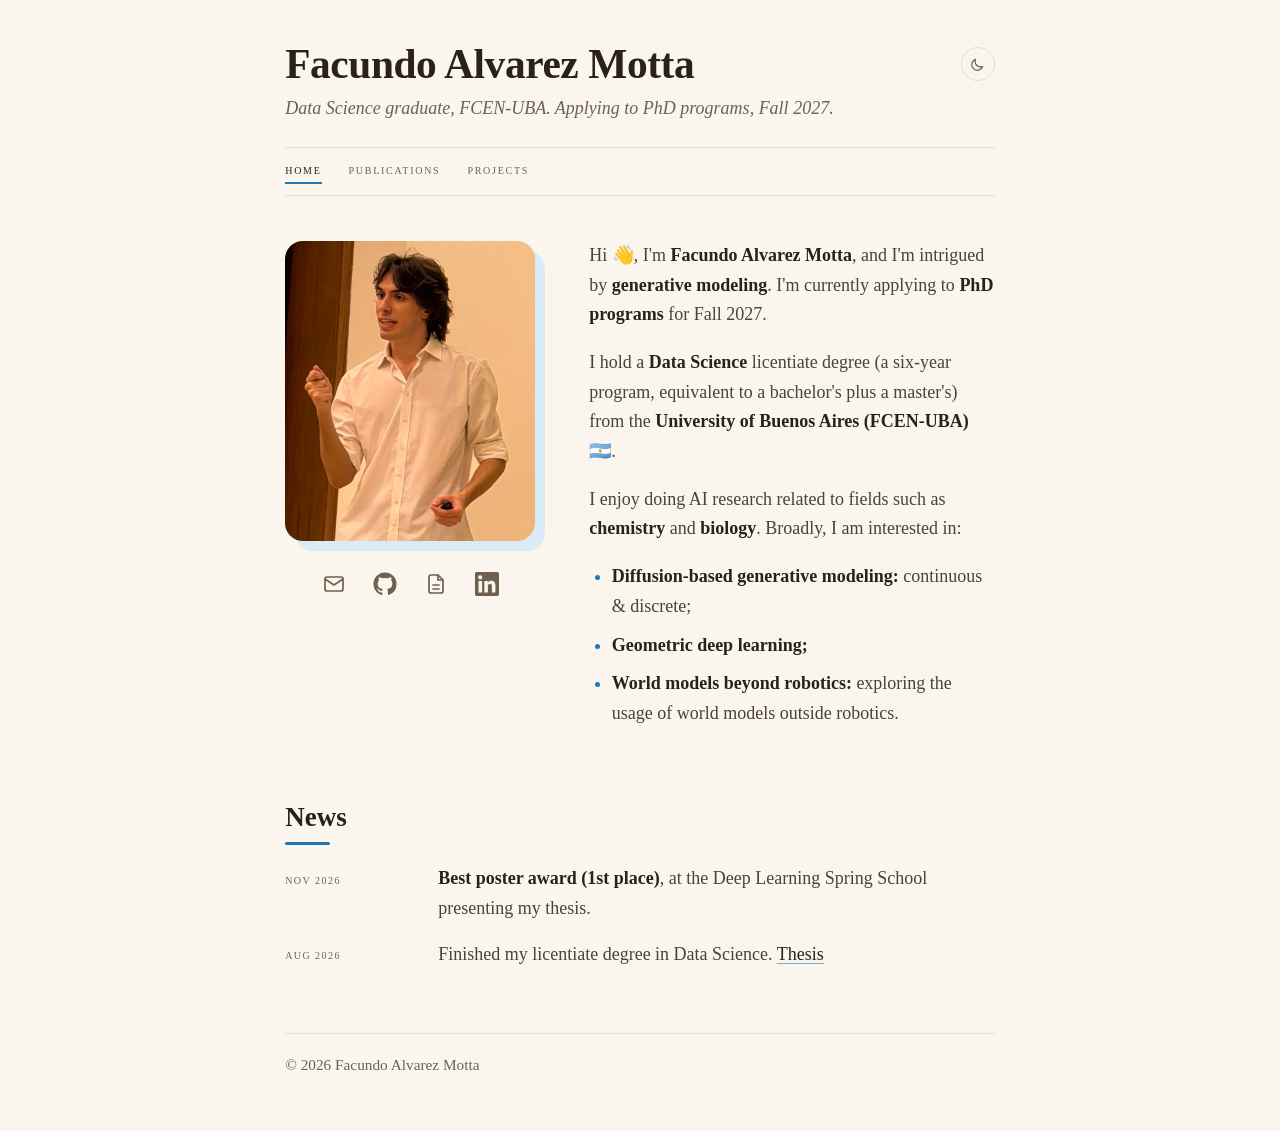
==== index.html @ 65b1f084 "Add personal academic website Home, Publications and Projects pages with a warm serif theme, light/d" ====
<!DOCTYPE html>
<html lang="en">
<head>
  <meta charset="utf-8">
  <meta name="viewport" content="width=device-width, initial-scale=1">
  <meta name="color-scheme" content="light dark">
  <title>Facundo Alvarez Motta</title>
  <meta name="description" content="Facundo Alvarez Motta: Data Science graduate from FCEN-UBA working on diffusion and generative models. Applying to PhD programs for Fall 2027.">

  <!-- Open Graph -->
  <meta property="og:type" content="website">
  <meta property="og:title" content="Facundo Alvarez Motta">
  <meta property="og:description" content="Data Science graduate (FCEN-UBA) working on diffusion and generative models.">
  <meta property="og:url" content="https://facumotta.github.io">
  <meta property="og:image" content="https://facumotta.github.io/assets/img/photo.jpg">

  <!-- Apply a saved theme choice before first paint to avoid a flash -->
  <script>
    (function () {
      try {
        var savedTheme = localStorage.getItem("theme");
        if (savedTheme === "light" || savedTheme === "dark") {
          document.documentElement.dataset.theme = savedTheme;
        }
      } catch (error) {
        // Storage blocked: fall back to the system theme
      }
    })();
  </script>

  <link rel="stylesheet" href="assets/css/style.css">
  <script defer src="assets/js/main.js"></script>
</head>
<body>
  <div class="page">
    <header>
      <div class="header-row">
        <h1 class="site-title"><a href="index.html">Facundo Alvarez Motta</a></h1>
        <button type="button" class="theme-toggle" id="theme-toggle" aria-label="Switch to dark theme" title="Switch theme">
          <svg class="icon-moon" viewBox="0 0 20 20" fill="none" stroke="currentColor" stroke-width="1.5" stroke-linejoin="round" aria-hidden="true"><path d="M16.2 12.4A6.7 6.7 0 017.6 3.8a6.7 6.7 0 108.6 8.6z"/></svg>
          <svg class="icon-sun" viewBox="0 0 20 20" fill="none" stroke="currentColor" stroke-width="1.5" stroke-linecap="round" aria-hidden="true"><circle cx="10" cy="10" r="3.4"/><path d="M10 1.8v2m0 12.4v2M1.8 10h2m12.4 0h2M4.2 4.2l1.4 1.4m8.8 8.8 1.4 1.4m-11.6 0 1.4-1.4m8.8-8.8 1.4-1.4"/></svg>
        </button>
      </div>
      <p class="tagline">Data Science graduate, FCEN-UBA. Applying to PhD programs, Fall 2027.</p>
      <nav class="site-nav" aria-label="Sections">
        <a href="index.html" aria-current="page">Home</a>
        <a href="publications.html">Publications</a>
        <a href="projects.html">Projects</a>
      </nav>
    </header>

    <main id="top">
      <div class="home-grid">
        <div class="home-portrait">
          <div class="photo-frame">
            <img src="assets/img/photo.jpg" width="1400" height="1680"
                 alt="Portrait of Facundo Alvarez Motta giving a talk">
          </div>
          <div class="home-social">
            <a href="https://forms.gle/Z3ZrX4k9ydGMcUhd7" aria-label="Contact form" title="Contact form">
              <svg viewBox="0 0 24 24" fill="none" stroke="currentColor" stroke-width="1.7" stroke-linecap="round" stroke-linejoin="round" aria-hidden="true"><rect x="3" y="5" width="18" height="14" rx="2"/><path d="M3 7l9 6 9-6"/></svg>
            </a>
            <a href="https://github.com/facumotta" aria-label="GitHub" title="GitHub">
              <svg viewBox="0 0 24 24" fill="currentColor" aria-hidden="true"><path d="M12 .5A11.5 11.5 0 0 0 .5 12c0 5.08 3.29 9.39 7.86 10.91.58.1.79-.25.79-.56v-2c-3.2.7-3.87-1.54-3.87-1.54-.52-1.33-1.28-1.69-1.28-1.69-1.04-.71.08-.7.08-.7 1.15.08 1.76 1.18 1.76 1.18 1.03 1.76 2.69 1.25 3.35.96.1-.75.4-1.25.73-1.54-2.55-.29-5.24-1.28-5.24-5.69 0-1.26.45-2.28 1.18-3.09-.12-.29-.51-1.46.11-3.05 0 0 .97-.31 3.17 1.18a11 11 0 0 1 5.77 0c2.2-1.49 3.17-1.18 3.17-1.18.63 1.59.23 2.76.11 3.05.74.81 1.18 1.83 1.18 3.09 0 4.42-2.69 5.39-5.25 5.68.41.36.78 1.06.78 2.14v3.17c0 .31.21.67.8.56A11.5 11.5 0 0 0 23.5 12 11.5 11.5 0 0 0 12 .5z"/></svg>
            </a>
            <a href="CV.pdf" target="_blank" rel="noopener" aria-label="CV" title="CV">
              <svg viewBox="0 0 24 24" fill="none" stroke="currentColor" stroke-width="1.7" stroke-linecap="round" stroke-linejoin="round" aria-hidden="true"><path d="M14 3H7a2 2 0 0 0-2 2v14a2 2 0 0 0 2 2h10a2 2 0 0 0 2-2V8z"/><path d="M14 3v5h5"/><path d="M9 13h6M9 17h6"/></svg>
            </a>
            <a href="https://www.linkedin.com/in/facundo-alvarez-motta/" aria-label="LinkedIn" title="LinkedIn">
              <svg viewBox="0 0 24 24" fill="currentColor" aria-hidden="true"><path d="M20.45 20.45h-3.56v-5.57c0-1.33-.03-3.04-1.85-3.04-1.86 0-2.14 1.45-2.14 2.94v5.67H9.34V9h3.41v1.56h.05c.48-.9 1.64-1.85 3.37-1.85 3.6 0 4.27 2.37 4.27 5.46v6.28zM5.34 7.43a2.07 2.07 0 1 1 0-4.13 2.07 2.07 0 0 1 0 4.13zM7.12 20.45H3.56V9h3.56v11.45zM22.22 0H1.77C.79 0 0 .77 0 1.73v20.54C0 23.23.79 24 1.77 24h20.45c.98 0 1.78-.77 1.78-1.73V1.73C24 .77 23.2 0 22.22 0z"/></svg>
            </a>
          </div>
        </div>

        <div class="home-bio">
          <p>
            Hi 👋, I'm <strong>Facundo Alvarez Motta</strong>, and I'm intrigued by <strong>generative modeling</strong>.
            I'm currently applying to <strong>PhD programs</strong> for Fall 2027.
          </p>
          <p>
            I hold a <strong>Data Science</strong> licentiate degree (a six-year program, equivalent to a bachelor's
            plus a master's) from the <strong>University of Buenos Aires (FCEN-UBA)</strong>🇦🇷.
          </p>
          <p>
            I enjoy doing AI research related to fields such as <strong>chemistry</strong> and <strong>biology</strong>. Broadly, I am interested in:</p>
          <ul>
            <li><strong>Diffusion-based generative modeling:</strong> continuous & discrete;</li>
            <li><strong>Geometric deep learning;</strong></li>
            <li><strong>World models beyond robotics:</strong> exploring the usage of world models outside robotics.</li>
          </ul>
        </div>
      </div>

      <section aria-labelledby="news">
        <h2 id="news">News</h2>
        <ul class="news">
          <!-- Newest first -->
          <li><time datetime="2026-11">Nov 2026</time><span><strong>Best poster award (1st place)</strong>, at the Deep Learning Spring School presenting my thesis.</span></li>
          <li><time datetime="2026-08">Aug 2026</time><span>Finished my licentiate degree in Data Science. <a href="Tesis_Facundo_Alvarez_Motta.pdf">Thesis</a></span></li>
        </ul>
      </section>
    </main>

    <footer>
      <p>&copy; 2026 Facundo Alvarez Motta</p>
    </footer>
  </div>
</body>
</html>
---- assets/css/style.css ----
/* ==========================================================================
   Design tokens
   Warm paper palette, system serif typography, celeste accent.
   System fonts only (no external font files).
   ========================================================================== */
:root {
  --font-serif: "Iowan Old Style", "Palatino Linotype", Palatino, "Book Antiqua", Georgia, serif;

  /* ink: primary text, body text, captions (warm brown-grays) */
  --ink-light: #2a2118;   --ink-dark: #eaf0eb;
  --ink-2-light: #4d4235; --ink-2-dark: #c4cbc5;
  --ink-3-light: #6e6150; --ink-3-dark: #9aa39c;
  /* surfaces: cream paper in light mode, green-tinted black in dark mode */
  --paper-light: #faf6ee; --paper-dark: #121614;
  --rule-light: #e6dfd0;  --rule-dark: #29302b;
  /* single accent: celeste, the sky blue of the Argentine flag */
  --accent-light: #1f78b4; --accent-dark: #74c0f0;
  --accent-soft-light: #d9ebf7; --accent-soft-dark: #1b3543;

  color-scheme: light dark;
  --ink: light-dark(var(--ink-light), var(--ink-dark));
  --ink-2: light-dark(var(--ink-2-light), var(--ink-2-dark));
  --ink-3: light-dark(var(--ink-3-light), var(--ink-3-dark));
  --paper: light-dark(var(--paper-light), var(--paper-dark));
  --rule: light-dark(var(--rule-light), var(--rule-dark));
  --accent: light-dark(var(--accent-light), var(--accent-dark));
  --accent-soft: light-dark(var(--accent-soft-light), var(--accent-soft-dark));

  --content-width: 760px;
  --photo-width: 250px;
  --photo-height: 300px;
  /* Photo framing (the photo file has the same 5:6 shape as the frame):
     --photo-zoom: 1 = whole photo visible, 3 = three times closer
     --photo-x / --photo-y: point of the photo placed at the frame center,
     as a fraction (0 = left/top edge, 1 = right/bottom edge) */
  --photo-zoom: 1.65;
  --photo-x: 0.405;
  --photo-y: 0.408;
}

/* Manual theme choice (set by main.js) overrides the system setting */
html[data-theme="light"] { color-scheme: light; }
html[data-theme="dark"] { color-scheme: dark; }

/* ---------- Base ---------- */
* { box-sizing: border-box; }

html { font-size: 18px; -webkit-text-size-adjust: 100%; }

body {
  margin: 0;
  background: var(--paper);
  color: var(--ink);
  font-family: var(--font-serif);
  line-height: 1.65;
}

.page {
  max-width: var(--content-width);
  margin: 0 auto;
  padding: 2.25rem 1.4rem 3rem;
}

p, li { color: var(--ink-2); }
p { margin: 0 0 1rem; }
strong { color: var(--ink); }

a {
  color: var(--ink);
  text-decoration-line: underline;
  text-decoration-thickness: 1px;
  text-underline-offset: 3px;
  text-decoration-color: color-mix(in srgb, var(--accent) 60%, transparent);
  transition: color 0.15s ease, text-decoration-color 0.15s ease;
}

a:hover { color: var(--accent); text-decoration-color: var(--accent); }

a:focus-visible,
button:focus-visible {
  outline: 3px solid var(--accent);
  outline-offset: 3px;
  border-radius: 4px;
}

::selection { background: var(--accent-soft); }

/* ---------- Header: name, italic tagline, theme toggle ---------- */
.header-row {
  display: flex;
  align-items: center;
  justify-content: space-between;
  gap: 1rem;
}

.site-title {
  margin: 0;
  font-size: 2.3rem;
  font-weight: 600;
  letter-spacing: -0.01em;
  line-height: 1.15;
}

.site-title a { text-decoration: none; }

.tagline {
  margin: 0.35rem 0 0;
  font-style: italic;
  color: var(--ink-3);
}

.theme-toggle {
  flex: none;
  width: 34px;
  height: 34px;
  display: inline-flex;
  align-items: center;
  justify-content: center;
  padding: 0;
  cursor: pointer;
  border-radius: 99px;
  border: 1px solid var(--rule);
  background: transparent;
  color: var(--ink-3);
  transition: color 0.15s ease, border-color 0.15s ease;
}

.theme-toggle:hover { color: var(--accent); border-color: var(--accent); }
.theme-toggle svg { width: 17px; height: 17px; }

/* Show the icon of the theme the click will switch to */
.theme-toggle[data-mode="light"] .icon-sun,
.theme-toggle[data-mode="dark"] .icon-moon { display: none; }

/* ---------- Nav: small caps, plain words ---------- */
.site-nav {
  display: flex;
  flex-wrap: wrap;
  gap: 4px 1.5rem;
  margin: 1.25rem 0 2.5rem;
  padding: 0.6rem 0;
  border-top: 1px solid var(--rule);
  border-bottom: 1px solid var(--rule);
  font-size: 0.8rem;
  font-variant-caps: all-small-caps;
  letter-spacing: 0.12em;
}

.site-nav a { color: var(--ink-3); text-decoration: none; }
.site-nav a:hover { color: var(--accent); }
.site-nav a[aria-current="page"] { color: var(--ink); border-bottom: 2px solid var(--accent); }

/* ---------- Home: photo left, bio right ---------- */
.home-grid {
  display: flex;
  flex-wrap: wrap;
  align-items: flex-start;
  gap: 2.5rem 3rem;
}

.home-portrait { flex: 0 0 var(--photo-width); }

/* Rounded rectangle with an offset celeste block behind it */
.photo-frame {
  position: relative;
  width: var(--photo-width);
  height: var(--photo-height);
  overflow: hidden;
  border-radius: 18px;
  box-shadow: 10px 10px 0 var(--accent-soft);
}

/* The photo is scaled by --photo-zoom and shifted so that the point
   (--photo-x, --photo-y) of the image sits at the center of the frame */
.photo-frame img {
  position: absolute;
  width: calc(var(--photo-zoom) * 100%);
  height: auto;
  left: calc(50% - var(--photo-x) * var(--photo-zoom) * 100%);
  top: calc(50% - var(--photo-y) * var(--photo-zoom) * 100%);
  max-width: none;
}

.home-social {
  display: flex;
  justify-content: center;
  gap: 1.5rem;
  margin-top: 1.75rem;
}

.home-social a { color: var(--ink-3); line-height: 0; }
.home-social a:hover { color: var(--accent); }
.home-social svg { width: 24px; height: 24px; }

/* Link whose URL has not been provided yet */
.home-social a.todo { opacity: 0.45; }

.home-bio { flex: 1; min-width: 300px; }
.home-bio p:first-child { margin-top: 0; }

.home-bio ul { margin: 0 0 1rem; padding-left: 1.25rem; }
.home-bio li { margin-bottom: 0.5rem; }
.home-bio li::marker { color: var(--accent); }

/* ---------- Section headings: short celeste rule underneath ---------- */
h2 {
  margin: 3rem 0 1.1rem;
  font-size: 1.5rem;
  font-weight: 600;
  line-height: 1.25;
}

h2::after {
  content: "";
  display: block;
  width: 2.5rem;
  height: 3px;
  margin-top: 0.4rem;
  background: var(--accent);
  border-radius: 2px;
}

/* ---------- News: date column on the left, achievement on the right ---------- */
.news { list-style: none; margin: 0; padding: 0; }

.news li {
  display: grid;
  grid-template-columns: 7.5rem 1fr;
  gap: 1rem;
  margin: 0 0 0.9rem;
}

.news time {
  padding-top: 0.2rem;
  font-size: 0.8rem;
  font-variant-caps: all-small-caps;
  letter-spacing: 0.1em;
  color: var(--ink-3);
  white-space: nowrap;
}

/* ---------- Projects: link with a one-line description below ---------- */
.projects { list-style: none; margin: 0; padding: 0; }

.projects li { margin: 0 0 2.25rem; }

.projects li a,
.projects li strong { font-weight: 600; }
.projects li span { display: block; }

/* ---------- Dated entry (projects, publications): date left, content right ---------- */
.entry {
  display: grid;
  grid-template-columns: 7.5rem 1fr;
  gap: 1rem;
}

.entry time {
  padding-top: 0.2rem;
  font-size: 0.8rem;
  font-variant-caps: all-small-caps;
  letter-spacing: 0.1em;
  color: var(--ink-3);
  white-space: nowrap;
}

/* Image under the date; the PNG has a transparent background */
.entry-side time { display: block; }
.entry-side img {
  display: block;
  width: 100%;
  max-width: 7.5rem;
  height: auto;
  margin-top: 0.5rem;
  transform-origin: center;
  transition: transform 0.25s ease;
}

/* Grow slightly on hover, from the center in all directions. Kept small so
   the extra width (split left and right) stays within the 1rem gap and never
   covers the text next to it */
.entry-side img:hover { transform: scale(1.15); }

@media (prefers-reduced-motion: reduce) {
  .entry-side img { transition: none; }
}

/* ---------- Publications / thesis ---------- */
.pub-kind {
  margin: 0 0 0.75rem;
  font-size: 0.8rem;
  font-weight: 400;
  font-variant-caps: all-small-caps;
  letter-spacing: 0.12em;
  color: var(--ink-3);
}

.thesis-title { margin-bottom: 0.25rem; font-weight: 600; color: var(--ink); }
.thesis-meta { color: var(--ink-3); font-size: 0.95rem; }

.btn {
  display: inline-flex;
  align-items: center;
  padding: 9px 16px;
  border: 1px solid var(--accent);
  border-radius: 8px;
  color: var(--accent);
  font-size: 0.85rem;
  line-height: 1;
  text-decoration: none;
  transition: background 0.15s ease, color 0.15s ease;
}

.btn:hover { background: var(--accent-soft); color: var(--ink); }

.thesis-note { margin: 0.75rem 0 0; color: var(--ink-3); font-size: 0.9rem; font-style: italic; }

/* First heading on a sub-page: no extra top space */
.page-heading { margin-top: 0; }

/* ---------- Footer ---------- */
footer {
  margin-top: 3.5rem;
  padding-top: 1rem;
  border-top: 1px solid var(--rule);
  font-size: 0.85rem;
  color: var(--ink-3);
}

footer p { margin: 0; color: inherit; }

/* ---------- Small screens: center photo above bio ---------- */
@media (max-width: 640px) {
  :root {
    --photo-width: 200px;
    --photo-height: 240px;
  }

  .home-portrait {
    flex-basis: 100%;
    display: flex;
    flex-direction: column;
    align-items: center;
  }

  .site-title { font-size: 1.8rem; }

  /* Narrow screens: date above the text */
  .news li,
  .entry { grid-template-columns: 1fr; gap: 0; }
}
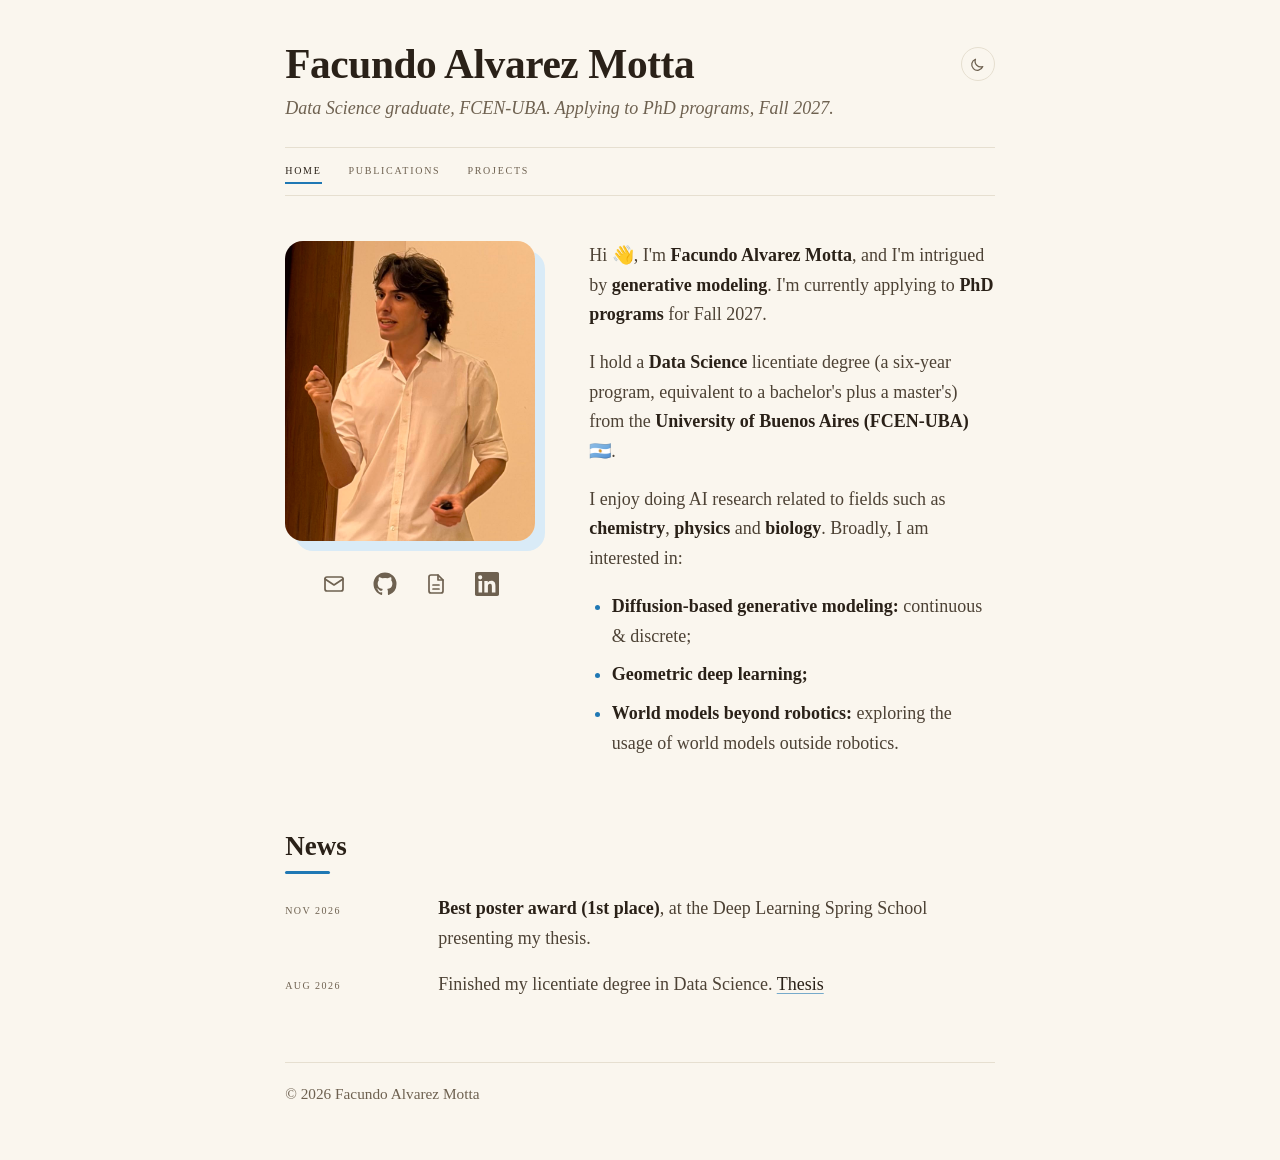
==== commit a559fac4: "Add olive FAM favicon and mention physics in the bio Co-Authored-By: Claude Sonnet 5.5 <noreply@anth" ====
--- a/index.html
+++ b/index.html
@@ -28,6 +28,8 @@
     })();
   </script>
 
+  <link rel="icon" href="assets/img/favicon.svg" type="image/svg+xml">
+  <link rel="apple-touch-icon" href="assets/img/apple-touch-icon.png">
   <link rel="stylesheet" href="assets/css/style.css">
   <script defer src="assets/js/main.js"></script>
 </head>
@@ -82,7 +84,7 @@
             plus a master's) from the <strong>University of Buenos Aires (FCEN-UBA)</strong>🇦🇷.
           </p>
           <p>
-            I enjoy doing AI research related to fields such as <strong>chemistry</strong> and <strong>biology</strong>. Broadly, I am interested in:</p>
+            I enjoy doing AI research related to fields such as <strong>chemistry</strong>, <strong>physics</strong> and <strong>biology</strong>. Broadly, I am interested in:</p>
           <ul>
             <li><strong>Diffusion-based generative modeling:</strong> continuous & discrete;</li>
             <li><strong>Geometric deep learning;</strong></li>
